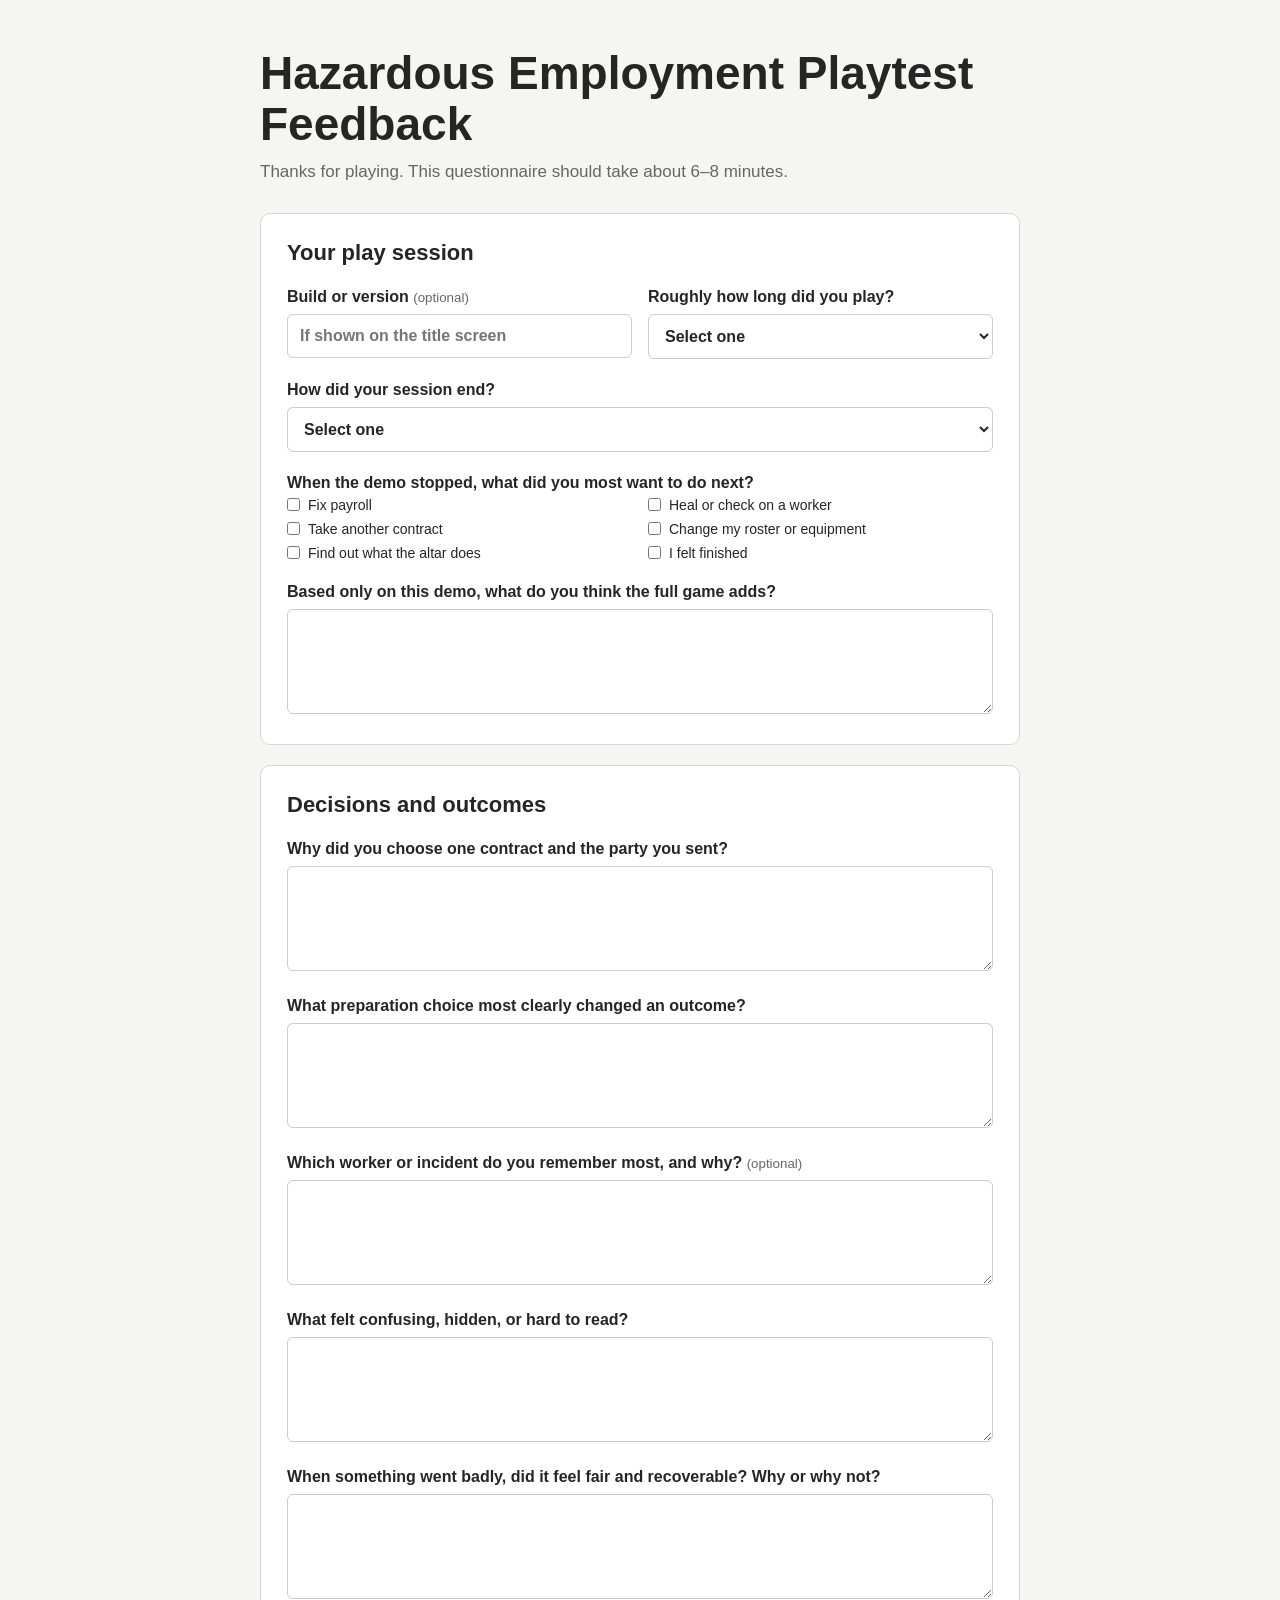
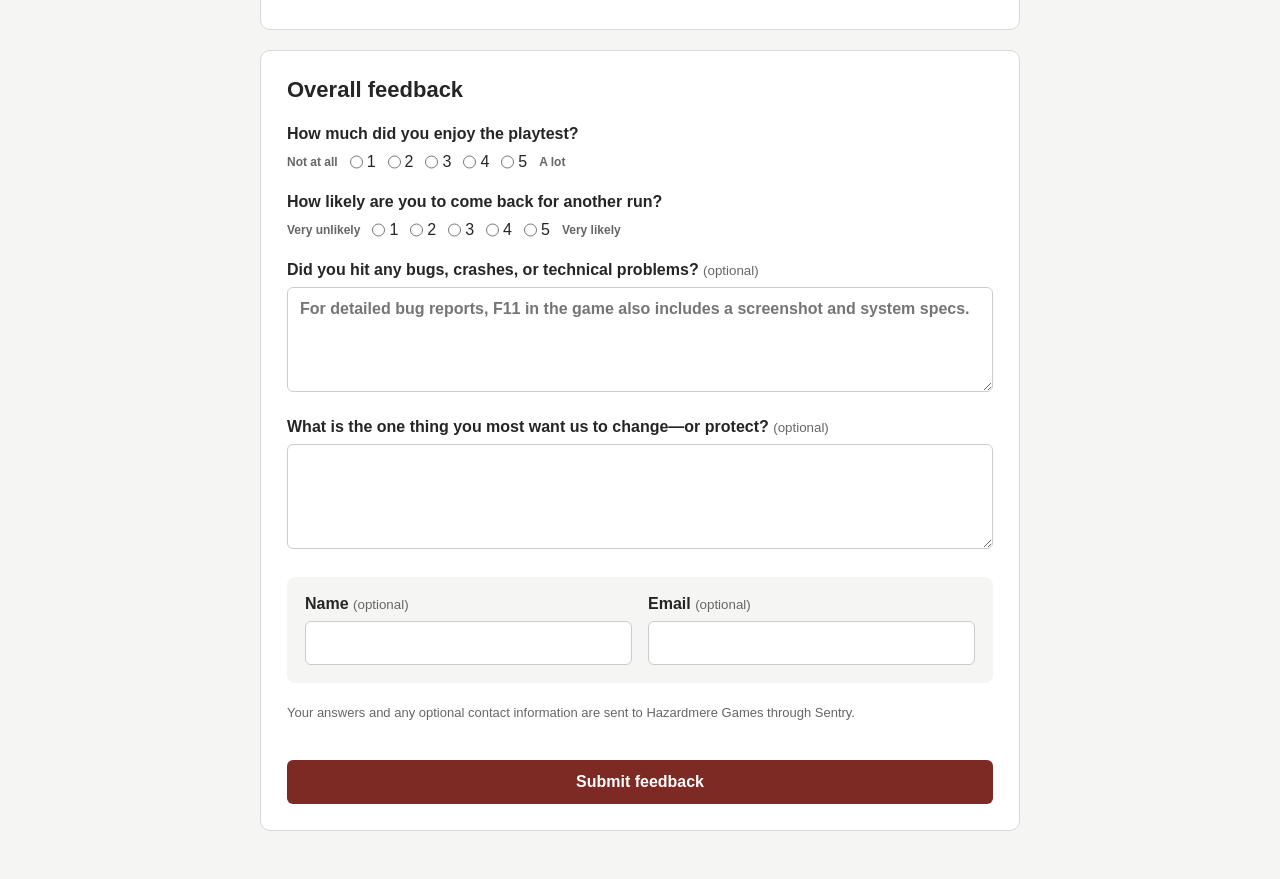
==== Hazardous_Feedback/index.html @ 868ffcc2 "Add Hazardous Employment feedback form" ====
<!doctype html>
<html lang="en">
  <head>
    <meta charset="UTF-8" />
    <meta name="viewport" content="width=device-width, initial-scale=1" />
    <title>Hazardous Employment Playtest Feedback</title>
    <meta name="description" content="Hazardous Employment playtest feedback form" />
    <link rel="stylesheet" href="styles.css" />
  </head>
  <body>
    <main>
      <header>
        <h1>Hazardous Employment Playtest Feedback</h1>
        <p>Thanks for playing. This questionnaire should take about 6–8 minutes.</p>
      </header>

      <form id="feedback-form">
        <section>
          <h2>Your play session</h2>

          <div class="columns">
            <label>
              Build or version <small>(optional)</small>
              <input name="build" placeholder="If shown on the title screen" />
            </label>

            <label>
              Roughly how long did you play?
              <select name="duration" required>
                <option value="">Select one</option>
                <option>Under 10 minutes</option>
                <option>10–19 minutes</option>
                <option>20–30 minutes</option>
                <option>31–45 minutes</option>
                <option>More than 45 minutes</option>
              </select>
            </label>
          </div>

          <label>
            How did your session end?
            <select name="ending" required>
              <option value="">Select one</option>
              <option>I reached the end of the demo</option>
              <option>I failed or went broke</option>
              <option>I chose to stop early</option>
              <option>A bug or crash stopped me</option>
            </select>
          </label>

          <fieldset class="choices">
            <legend>When the demo stopped, what did you most want to do next?</legend>
            <label><input type="checkbox" name="nextAction" value="Fix payroll" /> Fix payroll</label>
            <label><input type="checkbox" name="nextAction" value="Heal or check on a worker" /> Heal or check on a worker</label>
            <label><input type="checkbox" name="nextAction" value="Take another contract" /> Take another contract</label>
            <label><input type="checkbox" name="nextAction" value="Change my roster or equipment" /> Change my roster or equipment</label>
            <label><input type="checkbox" name="nextAction" value="Find out what the altar does" /> Find out what the altar does</label>
            <label><input type="checkbox" name="nextAction" value="I felt finished" /> I felt finished</label>
          </fieldset>

          <label>
            Based only on this demo, what do you think the full game adds?
            <textarea name="fullGameExpectation" required></textarea>
          </label>
        </section>

        <section>
          <h2>Decisions and outcomes</h2>

          <label>
            Why did you choose one contract and the party you sent?
            <textarea name="contractReasoning" required></textarea>
          </label>

          <label>
            What preparation choice most clearly changed an outcome?
            <textarea name="preparationImpact" required></textarea>
          </label>

          <label>
            Which worker or incident do you remember most, and why? <small>(optional)</small>
            <textarea name="memorableWorker"></textarea>
          </label>

          <label>
            What felt confusing, hidden, or hard to read?
            <textarea name="confusion" required></textarea>
          </label>

          <label>
            When something went badly, did it feel fair and recoverable? Why or why not?
            <textarea name="fairness" required></textarea>
          </label>
        </section>

        <section>
          <h2>Overall feedback</h2>

          <fieldset class="rating">
            <legend>How much did you enjoy the playtest?</legend>
            <div><span>Not at all</span>
              <label><input type="radio" name="enjoyment" value="1" required /> 1</label>
              <label><input type="radio" name="enjoyment" value="2" /> 2</label>
              <label><input type="radio" name="enjoyment" value="3" /> 3</label>
              <label><input type="radio" name="enjoyment" value="4" /> 4</label>
              <label><input type="radio" name="enjoyment" value="5" /> 5</label>
              <span>A lot</span>
            </div>
          </fieldset>

          <fieldset class="rating">
            <legend>How likely are you to come back for another run?</legend>
            <div><span>Very unlikely</span>
              <label><input type="radio" name="returnIntent" value="1" required /> 1</label>
              <label><input type="radio" name="returnIntent" value="2" /> 2</label>
              <label><input type="radio" name="returnIntent" value="3" /> 3</label>
              <label><input type="radio" name="returnIntent" value="4" /> 4</label>
              <label><input type="radio" name="returnIntent" value="5" /> 5</label>
              <span>Very likely</span>
            </div>
          </fieldset>

          <label>
            Did you hit any bugs, crashes, or technical problems? <small>(optional)</small>
            <textarea name="bugs" placeholder="For detailed bug reports, F11 in the game also includes a screenshot and system specs."></textarea>
          </label>

          <label>
            What is the one thing you most want us to change—or protect? <small>(optional)</small>
            <textarea name="protectOrChange"></textarea>
          </label>

          <div class="columns optional-contact">
            <label>Name <small>(optional)</small><input name="name" autocomplete="name" /></label>
            <label>Email <small>(optional)</small><input name="email" type="email" autocomplete="email" /></label>
          </div>

          <p class="privacy">Your answers and any optional contact information are sent to Hazardmere Games through Sentry.</p>

          <label class="honeypot" aria-hidden="true">Company<input name="company" tabindex="-1" autocomplete="off" /></label>

          <p id="form-status" role="status"></p>
          <button type="submit">Submit feedback</button>
        </section>
      </form>
    </main>

    <script src="https://browser.sentry-cdn.com/10.70.0/bundle.min.js" crossorigin="anonymous"></script>
    <script src="form.js"></script>
  </body>
</html>
---- Hazardous_Feedback/styles.css ----
:root {
  color-scheme: light;
  font-family: Arial, Helvetica, sans-serif;
  color: #252525;
  background: #f5f5f3;
}

* { box-sizing: border-box; }
body { margin: 0; }
main { width: min(100% - 32px, 760px); margin: 0 auto; padding: 48px 0; }
header { margin-bottom: 28px; }
h1 { margin: 0 0 10px; font-size: clamp(30px, 6vw, 46px); line-height: 1.1; }
header p { margin: 0; color: #666; font-size: 17px; line-height: 1.5; }
form { display: grid; gap: 20px; }
section { padding: 26px; border: 1px solid #d8d8d8; border-radius: 10px; background: white; }
h2 { margin: 0 0 22px; font-size: 22px; }
label, fieldset { display: block; margin: 22px 0 0; font-weight: 600; }
small, .privacy { color: #666; font-weight: 400; }
input, select, textarea { width: 100%; margin-top: 8px; padding: 12px; border: 1px solid #ccc; border-radius: 6px; background: white; color: #252525; font: inherit; }
textarea { min-height: 105px; resize: vertical; }
input:focus, select:focus, textarea:focus { outline: 3px solid rgb(125 41 36 / 15%); border-color: #7d2924; }
.columns { display: grid; grid-template-columns: 1fr 1fr; gap: 16px; }
.columns label { margin-top: 0; }
fieldset { padding: 0; border: 0; }
legend { padding: 0; font-weight: 600; }
.choices { display: grid; grid-template-columns: 1fr 1fr; gap: 8px 16px; }
.choices legend { grid-column: 1 / -1; margin-bottom: 5px; }
.choices label { display: flex; align-items: center; gap: 8px; margin: 0; font-size: 14px; font-weight: 400; }
.choices input, .rating input { width: auto; margin: 0; accent-color: #7d2924; }
.rating > div { display: flex; align-items: center; gap: 12px; margin-top: 10px; }
.rating label { display: flex; gap: 4px; margin: 0; font-weight: 400; }
.rating span { color: #666; font-size: 12px; }
.optional-contact { margin-top: 24px; padding: 18px; border-radius: 8px; background: #f5f5f3; }
.privacy { margin: 20px 0 0; font-size: 13px; line-height: 1.5; }
.honeypot { position: absolute; left: -10000px; width: 1px; height: 1px; overflow: hidden; }
#form-status { min-height: 20px; margin: 18px 0 0; color: #7d2924; font-weight: 600; }
button { width: 100%; padding: 13px 18px; border: 0; border-radius: 6px; color: white; background: #7d2924; font: 700 16px Arial, sans-serif; cursor: pointer; }
button:disabled { opacity: .6; cursor: wait; }

@media (max-width: 620px) {
  main { width: min(100% - 20px, 760px); padding: 30px 0; }
  section { padding: 20px 16px; }
  .columns, .choices { grid-template-columns: 1fr; }
  .choices legend { grid-column: auto; }
  .rating > div { flex-wrap: wrap; }
}
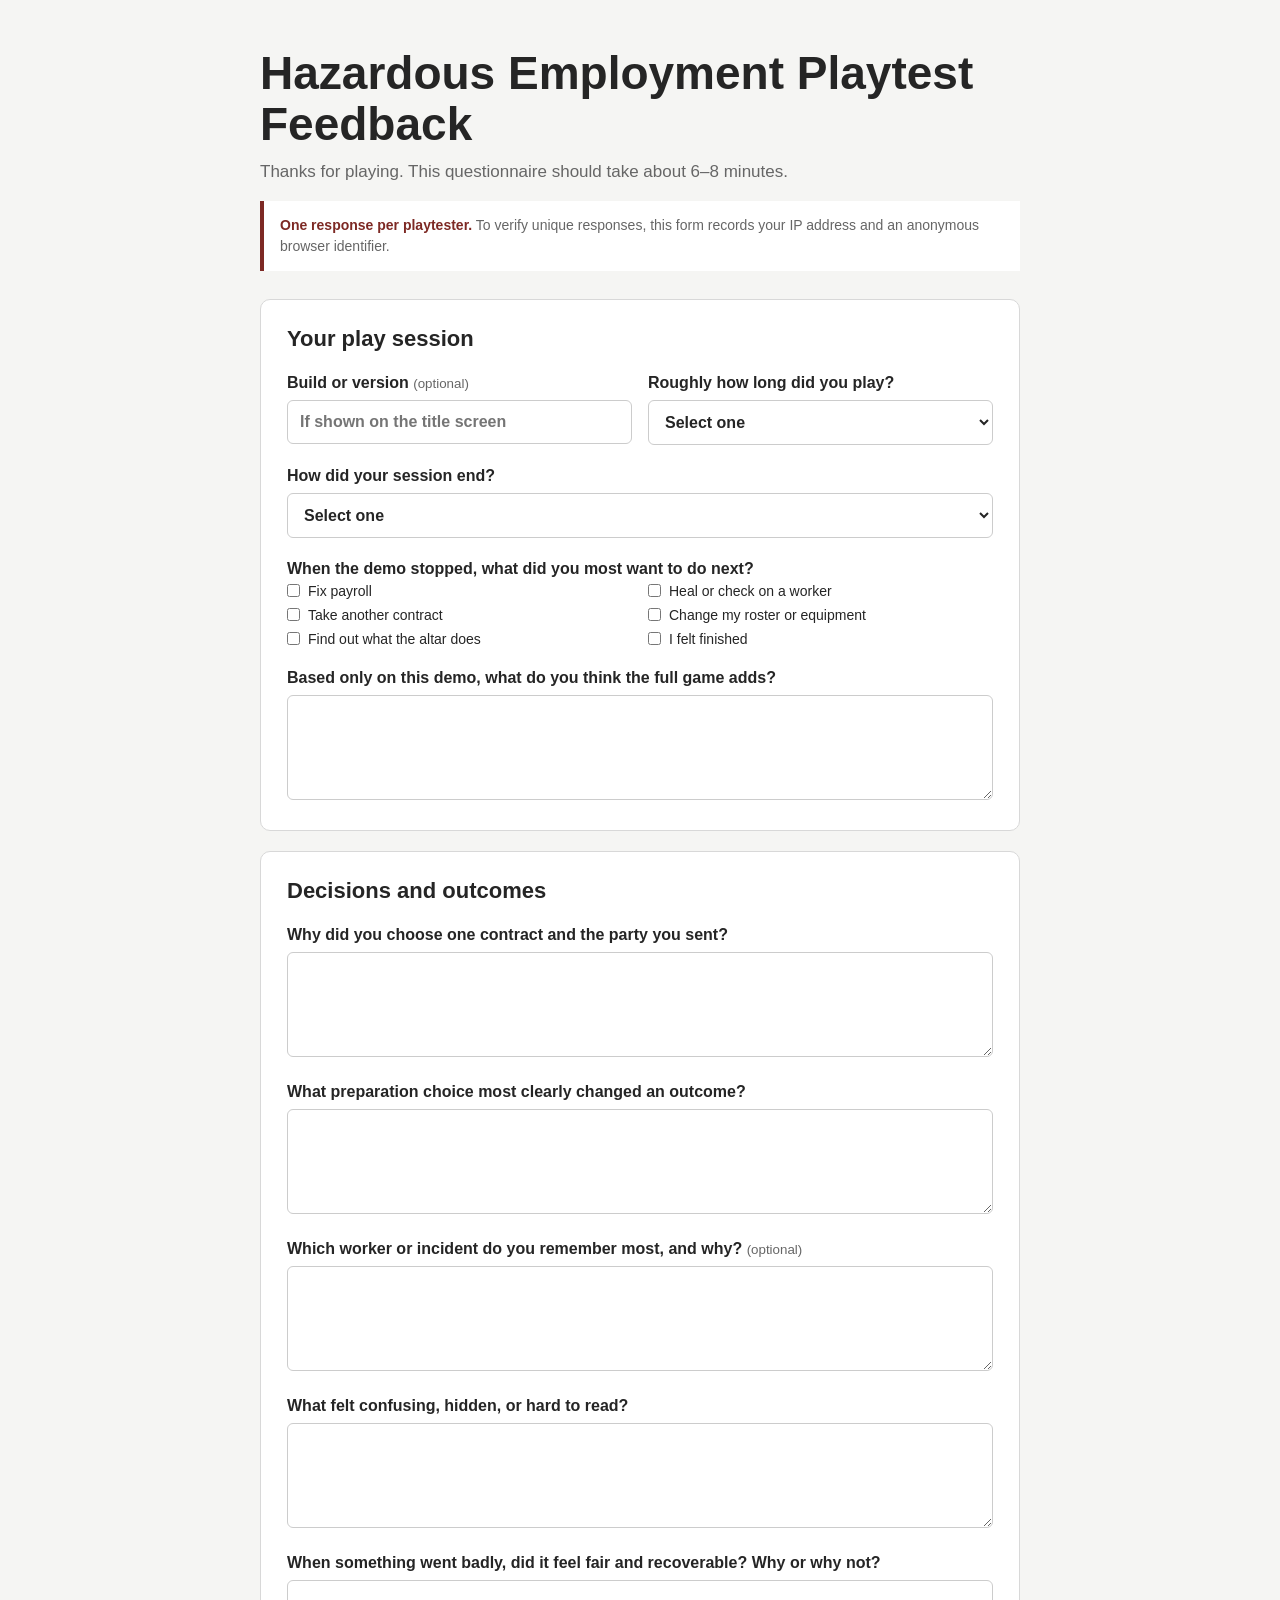
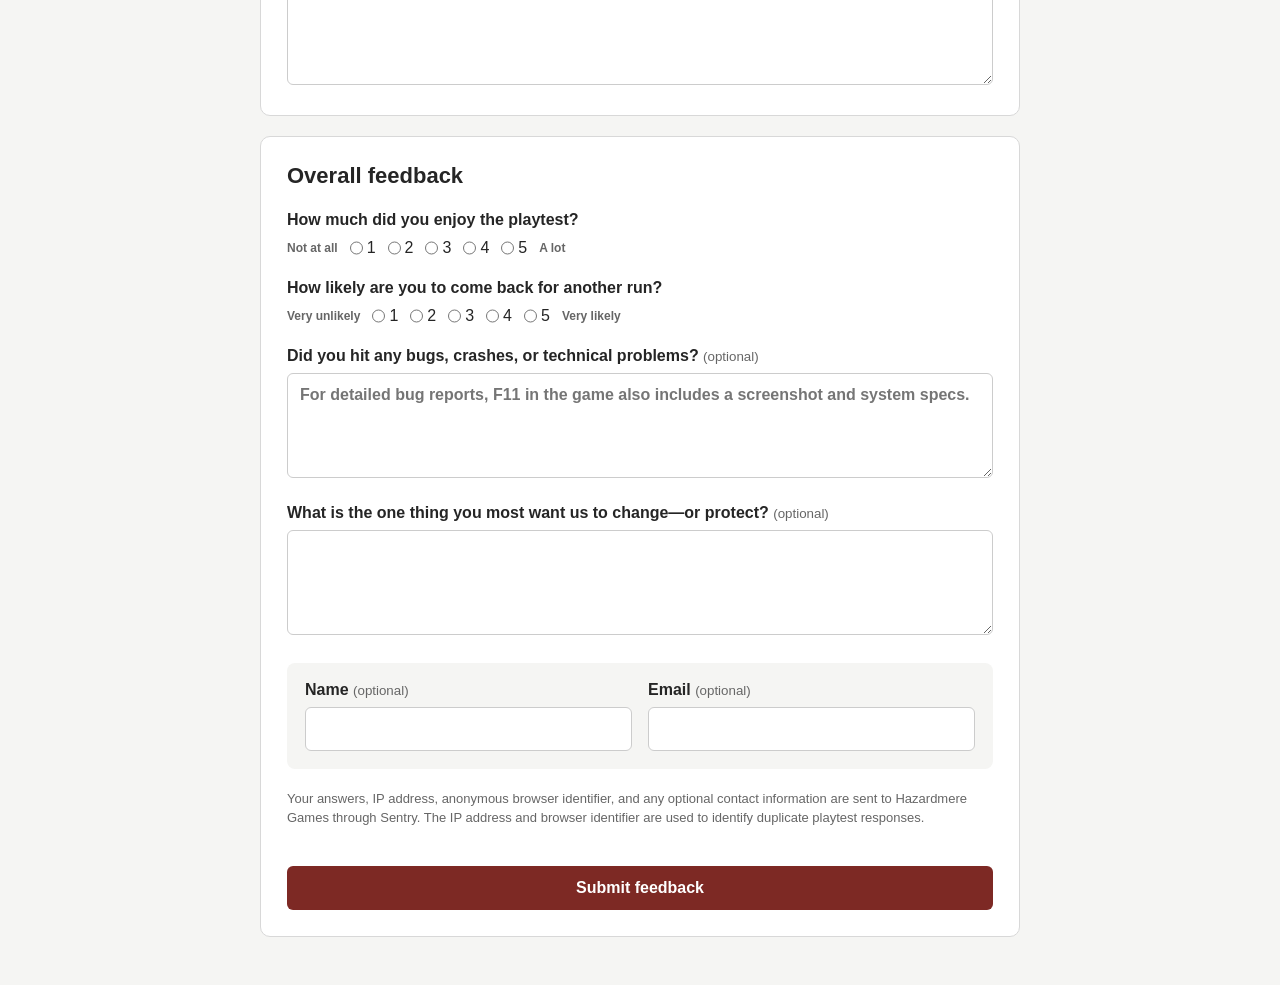
==== commit b844f8ee: "Add duplicate controls to feedback form" ====
--- a/Hazardous_Feedback/index.html
+++ b/Hazardous_Feedback/index.html
@@ -5,13 +5,14 @@
     <meta name="viewport" content="width=device-width, initial-scale=1" />
     <title>Hazardous Employment Playtest Feedback</title>
     <meta name="description" content="Hazardous Employment playtest feedback form" />
-    <link rel="stylesheet" href="styles.css" />
+    <link rel="stylesheet" href="styles.css?v=2" />
   </head>
   <body>
     <main>
       <header>
         <h1>Hazardous Employment Playtest Feedback</h1>
         <p>Thanks for playing. This questionnaire should take about 6–8 minutes.</p>
+        <p class="submission-policy"><strong>One response per playtester.</strong> To verify unique responses, this form records your IP address and an anonymous browser identifier.</p>
       </header>
 
       <form id="feedback-form">
@@ -135,7 +136,7 @@
             <label>Email <small>(optional)</small><input name="email" type="email" autocomplete="email" /></label>
           </div>
 
-          <p class="privacy">Your answers and any optional contact information are sent to Hazardmere Games through Sentry.</p>
+          <p class="privacy">Your answers, IP address, anonymous browser identifier, and any optional contact information are sent to Hazardmere Games through Sentry. The IP address and browser identifier are used to identify duplicate playtest responses.</p>
 
           <label class="honeypot" aria-hidden="true">Company<input name="company" tabindex="-1" autocomplete="off" /></label>
 
@@ -146,6 +147,6 @@
     </main>
 
     <script src="https://browser.sentry-cdn.com/10.70.0/bundle.min.js" crossorigin="anonymous"></script>
-    <script src="form.js"></script>
+    <script src="form.js?v=2"></script>
   </body>
 </html>
--- a/Hazardous_Feedback/styles.css
+++ b/Hazardous_Feedback/styles.css
@@ -11,6 +11,8 @@
 header { margin-bottom: 28px; }
 h1 { margin: 0 0 10px; font-size: clamp(30px, 6vw, 46px); line-height: 1.1; }
 header p { margin: 0; color: #666; font-size: 17px; line-height: 1.5; }
+.submission-policy { margin-top: 16px; padding: 14px 16px; border-left: 4px solid #7d2924; background: #fff; font-size: 14px; }
+.submission-policy strong { color: #7d2924; }
 form { display: grid; gap: 20px; }
 section { padding: 26px; border: 1px solid #d8d8d8; border-radius: 10px; background: white; }
 h2 { margin: 0 0 22px; font-size: 22px; }
@@ -36,6 +38,8 @@
 #form-status { min-height: 20px; margin: 18px 0 0; color: #7d2924; font-weight: 600; }
 button { width: 100%; padding: 13px 18px; border: 0; border-radius: 6px; color: white; background: #7d2924; font: 700 16px Arial, sans-serif; cursor: pointer; }
 button:disabled { opacity: .6; cursor: wait; }
+.already-submitted { text-align: center; }
+.already-submitted p { margin: 0; color: #666; line-height: 1.6; }
 
 @media (max-width: 620px) {
   main { width: min(100% - 20px, 760px); padding: 30px 0; }
